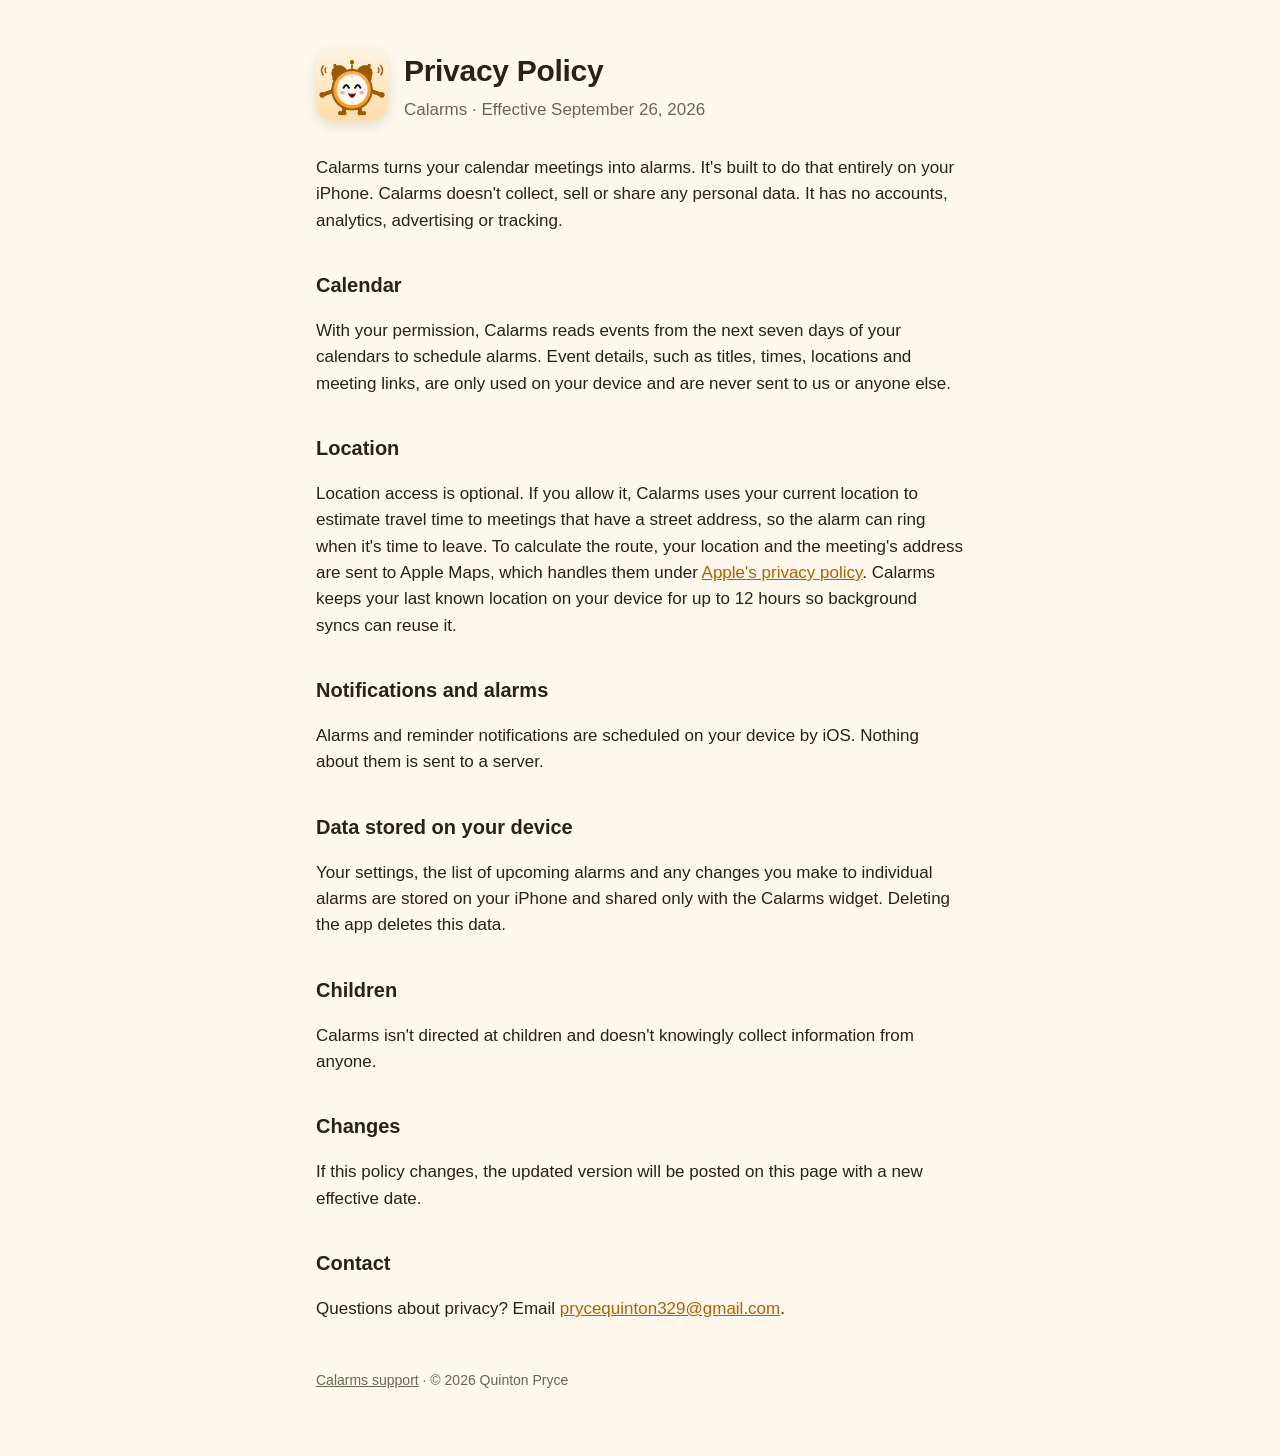
==== privacy.html @ 372573a1 "Add Calarms support and privacy pages Co-Authored-By: Claude Opus 5.5 <noreply@anthropic.com>" ====
<!doctype html>
<html lang="en">
<head>
  <meta charset="utf-8">
  <meta name="viewport" content="width=device-width, initial-scale=1">
  <title>Calarms Privacy Policy</title>
  <link rel="icon" href="icon.png">
  <link rel="stylesheet" href="style.css">
</head>
<body>
  <main>
    <header>
      <img src="icon.png" alt="">
      <div>
        <h1>Privacy Policy</h1>
        <p>Calarms · Effective September 26, 2026</p>
      </div>
    </header>

    <p>Calarms turns your calendar meetings into alarms. It's built to do that entirely on your iPhone. Calarms doesn't collect, sell or share any personal data. It has no accounts, analytics, advertising or tracking.</p>

    <h2>Calendar</h2>
    <p>With your permission, Calarms reads events from the next seven days of your calendars to schedule alarms. Event details, such as titles, times, locations and meeting links, are only used on your device and are never sent to us or anyone else.</p>

    <h2>Location</h2>
    <p>Location access is optional. If you allow it, Calarms uses your current location to estimate travel time to meetings that have a street address, so the alarm can ring when it's time to leave. To calculate the route, your location and the meeting's address are sent to Apple Maps, which handles them under <a href="https://www.apple.com/legal/privacy/">Apple's privacy policy</a>. Calarms keeps your last known location on your device for up to 12 hours so background syncs can reuse it.</p>

    <h2>Notifications and alarms</h2>
    <p>Alarms and reminder notifications are scheduled on your device by iOS. Nothing about them is sent to a server.</p>

    <h2>Data stored on your device</h2>
    <p>Your settings, the list of upcoming alarms and any changes you make to individual alarms are stored on your iPhone and shared only with the Calarms widget. Deleting the app deletes this data.</p>

    <h2>Children</h2>
    <p>Calarms isn't directed at children and doesn't knowingly collect information from anyone.</p>

    <h2>Changes</h2>
    <p>If this policy changes, the updated version will be posted on this page with a new effective date.</p>

    <h2>Contact</h2>
    <p>Questions about privacy? Email <a href="mailto:prycequinton329@gmail.com">prycequinton329@gmail.com</a>.</p>

    <footer>
      <a href="index.html">Calarms support</a> · © 2026 Quinton Pryce
    </footer>
  </main>
</body>
</html>
---- style.css ----
:root {
  --bg: #fff8ec;
  --card: #ffffff;
  --text: #2a2118;
  --muted: #6f6253;
  --accent: #ff9500;
  --accent-ink: #b35f00;
  --border: #f1e3cc;
  color-scheme: light dark;
}

@media (prefers-color-scheme: dark) {
  :root {
    --bg: #17120c;
    --card: #221b13;
    --text: #f6ecdf;
    --muted: #b8a893;
    --accent: #ff9f1a;
    --accent-ink: #ffb347;
    --border: #3a2e20;
  }
}

* {
  box-sizing: border-box;
}

body {
  margin: 0;
  background: var(--bg);
  color: var(--text);
  font-family: ui-rounded, "SF Pro Rounded", -apple-system, BlinkMacSystemFont, "Segoe UI", sans-serif;
  font-size: 17px;
  line-height: 1.55;
}

main {
  max-width: 680px;
  margin: 0 auto;
  padding: 48px 16px 64px;
}

header {
  display: flex;
  align-items: center;
  gap: 16px;
  margin-bottom: 32px;
}

header img {
  width: 72px;
  height: 72px;
  border-radius: 16px;
  box-shadow: 0 4px 14px rgba(0, 0, 0, 0.12);
}

header h1 {
  margin: 0;
  font-size: 30px;
  font-weight: 800;
  letter-spacing: -0.01em;
}

header p {
  margin: 2px 0 0;
  color: var(--muted);
}

h2 {
  margin: 36px 0 8px;
  font-size: 20px;
  font-weight: 800;
}

a {
  color: var(--accent-ink);
}

.card {
  background: var(--card);
  border: 1px solid var(--border);
  border-radius: 18px;
  padding: 4px 20px;
  margin: 12px 0;
}

.card h3 {
  margin: 16px 0 4px;
  font-size: 17px;
}

.card p {
  margin: 0 0 16px;
  color: var(--muted);
}

.contact {
  display: inline-block;
  margin-top: 8px;
  padding: 12px 20px;
  border-radius: 14px;
  background: var(--accent);
  color: #fff;
  font-weight: 700;
  text-decoration: none;
}

footer {
  margin-top: 48px;
  color: var(--muted);
  font-size: 14px;
}

footer a {
  color: inherit;
}
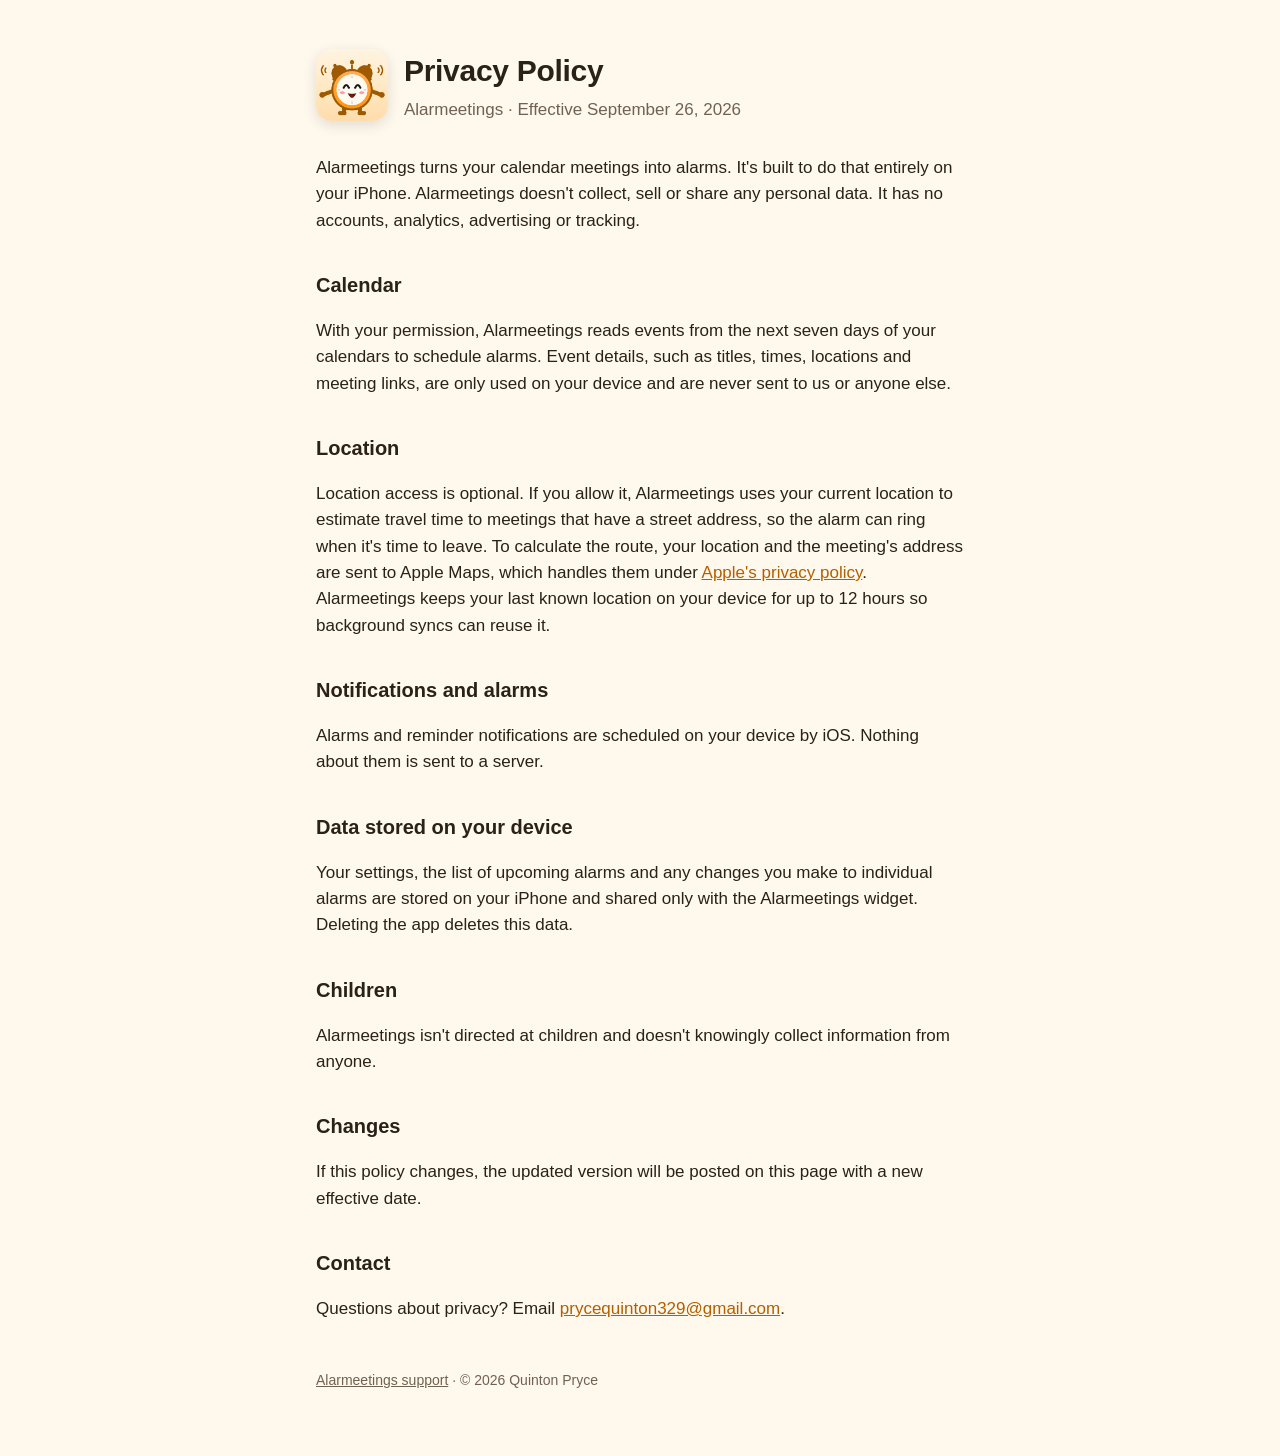
==== commit 2bd38574: "Rename the app to Alarmeetings Co-Authored-By: Claude Opus 5.5 <noreply@anthropic.com>" ====
--- a/privacy.html
+++ b/privacy.html
@@ -3,7 +3,7 @@
 <head>
   <meta charset="utf-8">
   <meta name="viewport" content="width=device-width, initial-scale=1">
-  <title>Calarms Privacy Policy</title>
+  <title>Alarmeetings Privacy Policy</title>
   <link rel="icon" href="icon.png">
   <link rel="stylesheet" href="style.css">
 </head>
@@ -13,26 +13,26 @@
       <img src="icon.png" alt="">
       <div>
         <h1>Privacy Policy</h1>
-        <p>Calarms · Effective September 26, 2026</p>
+        <p>Alarmeetings · Effective September 26, 2026</p>
       </div>
     </header>
 
-    <p>Calarms turns your calendar meetings into alarms. It's built to do that entirely on your iPhone. Calarms doesn't collect, sell or share any personal data. It has no accounts, analytics, advertising or tracking.</p>
+    <p>Alarmeetings turns your calendar meetings into alarms. It's built to do that entirely on your iPhone. Alarmeetings doesn't collect, sell or share any personal data. It has no accounts, analytics, advertising or tracking.</p>
 
     <h2>Calendar</h2>
-    <p>With your permission, Calarms reads events from the next seven days of your calendars to schedule alarms. Event details, such as titles, times, locations and meeting links, are only used on your device and are never sent to us or anyone else.</p>
+    <p>With your permission, Alarmeetings reads events from the next seven days of your calendars to schedule alarms. Event details, such as titles, times, locations and meeting links, are only used on your device and are never sent to us or anyone else.</p>
 
     <h2>Location</h2>
-    <p>Location access is optional. If you allow it, Calarms uses your current location to estimate travel time to meetings that have a street address, so the alarm can ring when it's time to leave. To calculate the route, your location and the meeting's address are sent to Apple Maps, which handles them under <a href="https://www.apple.com/legal/privacy/">Apple's privacy policy</a>. Calarms keeps your last known location on your device for up to 12 hours so background syncs can reuse it.</p>
+    <p>Location access is optional. If you allow it, Alarmeetings uses your current location to estimate travel time to meetings that have a street address, so the alarm can ring when it's time to leave. To calculate the route, your location and the meeting's address are sent to Apple Maps, which handles them under <a href="https://www.apple.com/legal/privacy/">Apple's privacy policy</a>. Alarmeetings keeps your last known location on your device for up to 12 hours so background syncs can reuse it.</p>
 
     <h2>Notifications and alarms</h2>
     <p>Alarms and reminder notifications are scheduled on your device by iOS. Nothing about them is sent to a server.</p>
 
     <h2>Data stored on your device</h2>
-    <p>Your settings, the list of upcoming alarms and any changes you make to individual alarms are stored on your iPhone and shared only with the Calarms widget. Deleting the app deletes this data.</p>
+    <p>Your settings, the list of upcoming alarms and any changes you make to individual alarms are stored on your iPhone and shared only with the Alarmeetings widget. Deleting the app deletes this data.</p>
 
     <h2>Children</h2>
-    <p>Calarms isn't directed at children and doesn't knowingly collect information from anyone.</p>
+    <p>Alarmeetings isn't directed at children and doesn't knowingly collect information from anyone.</p>
 
     <h2>Changes</h2>
     <p>If this policy changes, the updated version will be posted on this page with a new effective date.</p>
@@ -41,7 +41,7 @@
     <p>Questions about privacy? Email <a href="mailto:prycequinton329@gmail.com">prycequinton329@gmail.com</a>.</p>
 
     <footer>
-      <a href="index.html">Calarms support</a> · © 2026 Quinton Pryce
+      <a href="index.html">Alarmeetings support</a> · © 2026 Quinton Pryce
     </footer>
   </main>
 </body>
